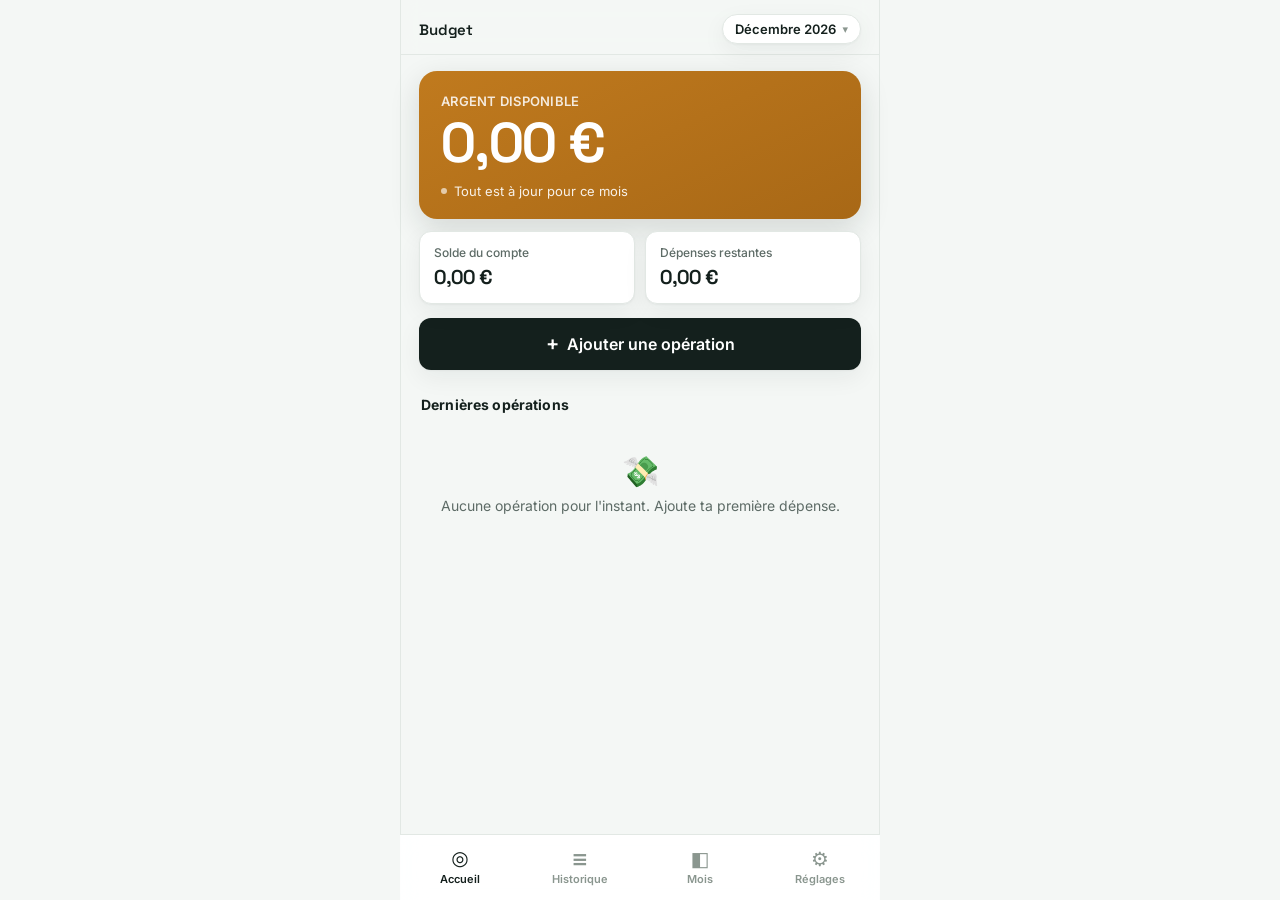
==== index.html @ 451c4ffc "Initial commit — Budget étudiant PWA" ====
<!DOCTYPE html>
<html lang="fr">
<head>
  <meta charset="UTF-8">
  <meta name="viewport" content="width=device-width, initial-scale=1, maximum-scale=1, viewport-fit=cover">
  <meta name="theme-color" content="#0c8f63">
  <title>Budget étudiant</title>
  <meta name="description" content="Sais en un coup d'œil combien tu peux vraiment dépenser aujourd'hui.">
  <link rel="manifest" href="manifest.webmanifest">
  <link rel="apple-touch-icon" href="icons/icon-192.png">
  <meta name="apple-mobile-web-app-capable" content="yes">
  <meta name="apple-mobile-web-app-status-bar-style" content="default">
  <!-- Polices (repli système si hors ligne) -->
  <link rel="preconnect" href="https://fonts.googleapis.com">
  <link rel="preconnect" href="https://fonts.gstatic.com" crossorigin>
  <link href="https://fonts.googleapis.com/css2?family=Inter:wght@400;500;600;700&family=Space+Grotesk:wght@500;600;700&display=swap" rel="stylesheet">
  <link rel="stylesheet" href="styles.css">
</head>
<body>
  <header class="app-header">
    <h1 class="app-title">Budget</h1>
    <button class="month-pill" id="monthPill" aria-label="Changer de mois">
      <span id="monthLabel" class="num">—</span>
      <span class="caret">▾</span>
    </button>
  </header>

  <main>
    <section id="view-home" class="view active"></section>
    <section id="view-history" class="view"></section>
    <section id="view-months" class="view"></section>
    <section id="view-settings" class="view"></section>
  </main>

  <nav class="tabbar">
    <button class="tab active" data-view="home"><span class="ti">◎</span>Accueil</button>
    <button class="tab" data-view="history"><span class="ti">≡</span>Historique</button>
    <button class="tab" data-view="months"><span class="ti">◧</span>Mois</button>
    <button class="tab" data-view="settings"><span class="ti">⚙</span>Réglages</button>
  </nav>

  <div class="modal-backdrop" id="modalBackdrop">
    <div class="modal" id="modalRoot"></div>
  </div>

  <script src="format.js"></script>
  <script src="store.js"></script>
  <script src="app.js"></script>
</body>
</html>
---- styles.css ----
/* ===========================================================
   Budget étudiant — styles
   Thème clair, mobile-first. La carte "Argent disponible"
   change de couleur selon la santé du budget (élément signature).
   =========================================================== */

:root {
  /* Neutres */
  --bg: #f4f7f5;
  --surface: #ffffff;
  --surface-2: #eef2f0;
  --ink: #14201d;
  --muted: #5d6b66;
  --faint: #8a968f;
  --line: #e2e8e4;

  /* États du budget */
  --ok: #0c8f63;
  --ok-2: #0a7a55;
  --tight: #c07a1e;
  --tight-2: #a86816;
  --low: #d43c46;
  --low-2: #b62f39;

  /* Accents fixes */
  --income: #0c8f63;
  --expense: #14201d;

  --radius: 18px;
  --radius-sm: 12px;
  --shadow: 0 1px 2px rgba(20, 32, 29, 0.04), 0 8px 24px rgba(20, 32, 29, 0.06);
  --shadow-hero: 0 10px 30px rgba(20, 32, 29, 0.14);

  --font-display: "Space Grotesk", ui-sans-serif, system-ui, sans-serif;
  --font-body: "Inter", ui-sans-serif, system-ui, -apple-system, sans-serif;

  --nav-h: 66px;
  --max-w: 480px;
}

* { box-sizing: border-box; }

html, body {
  margin: 0;
  padding: 0;
  background: var(--bg);
  color: var(--ink);
  font-family: var(--font-body);
  -webkit-font-smoothing: antialiased;
  text-rendering: optimizeLegibility;
}

body {
  max-width: var(--max-w);
  margin: 0 auto;
  min-height: 100vh;
  position: relative;
  border-left: 1px solid var(--line);
  border-right: 1px solid var(--line);
}

/* Chiffres alignés partout */
.num { font-variant-numeric: tabular-nums; font-feature-settings: "tnum" 1; }

button { font-family: inherit; cursor: pointer; }
input, select { font-family: inherit; }

/* ---------- En-tête ---------- */
.app-header {
  position: sticky;
  top: 0;
  z-index: 20;
  background: color-mix(in srgb, var(--bg) 88%, transparent);
  backdrop-filter: blur(10px);
  -webkit-backdrop-filter: blur(10px);
  padding: 14px 18px 10px;
  display: flex;
  align-items: center;
  justify-content: space-between;
  border-bottom: 1px solid var(--line);
}
.app-title {
  font-family: var(--font-display);
  font-weight: 600;
  font-size: 15px;
  letter-spacing: -0.01em;
  margin: 0;
}
.month-pill {
  display: inline-flex;
  align-items: center;
  gap: 6px;
  background: var(--surface);
  border: 1px solid var(--line);
  border-radius: 999px;
  padding: 6px 12px;
  font-size: 13px;
  font-weight: 600;
  color: var(--ink);
  box-shadow: var(--shadow);
}
.month-pill .caret { color: var(--faint); font-size: 11px; }

/* ---------- Zone de contenu / vues ---------- */
main { padding: 16px 18px calc(var(--nav-h) + 28px); }
.view { display: none; animation: fade 0.18s ease; }
.view.active { display: block; }
@keyframes fade { from { opacity: 0; transform: translateY(4px); } to { opacity: 1; transform: none; } }

/* ---------- Carte héro : argent disponible ---------- */
.hero {
  border-radius: var(--radius);
  padding: 22px 22px 20px;
  color: #fff;
  box-shadow: var(--shadow-hero);
  background: linear-gradient(155deg, var(--ok) 0%, var(--ok-2) 100%);
  transition: background 0.35s ease;
}
.hero.tight { background: linear-gradient(155deg, var(--tight) 0%, var(--tight-2) 100%); }
.hero.low { background: linear-gradient(155deg, var(--low) 0%, var(--low-2) 100%); }

.hero-label {
  font-size: 13px;
  font-weight: 600;
  letter-spacing: 0.02em;
  opacity: 0.85;
  margin: 0 0 6px;
  text-transform: uppercase;
}
.hero-amount {
  font-family: var(--font-display);
  font-weight: 600;
  font-size: clamp(42px, 13vw, 56px);
  line-height: 1;
  letter-spacing: -0.03em;
  margin: 0;
}
.hero-note {
  margin: 12px 0 0;
  font-size: 13px;
  opacity: 0.9;
  display: flex;
  align-items: center;
  gap: 7px;
}
.hero-note .dot { width: 6px; height: 6px; border-radius: 50%; background: currentColor; opacity: 0.7; }

/* ---------- Stats secondaires ---------- */
.substats {
  display: grid;
  grid-template-columns: 1fr 1fr;
  gap: 10px;
  margin-top: 12px;
}
.stat {
  background: var(--surface);
  border: 1px solid var(--line);
  border-radius: var(--radius-sm);
  padding: 13px 14px;
  box-shadow: var(--shadow);
}
.stat .k { font-size: 12px; color: var(--muted); margin: 0 0 4px; font-weight: 500; }
.stat .v { font-family: var(--font-display); font-weight: 600; font-size: 20px; letter-spacing: -0.02em; margin: 0; }
.stat .v.neg { color: var(--low); }

/* ---------- Bouton principal ---------- */
.btn-primary {
  width: 100%;
  margin-top: 14px;
  border: none;
  border-radius: var(--radius-sm);
  background: var(--ink);
  color: #fff;
  font-weight: 600;
  font-size: 16px;
  padding: 16px;
  display: flex;
  align-items: center;
  justify-content: center;
  gap: 8px;
  box-shadow: var(--shadow);
  transition: transform 0.08s ease, opacity 0.15s ease;
}
.btn-primary:active { transform: scale(0.985); }
.btn-primary .plus { font-size: 20px; line-height: 1; margin-top: -2px; }

/* ---------- Sections / titres ---------- */
.section { margin-top: 26px; }
.section-head {
  display: flex;
  align-items: baseline;
  justify-content: space-between;
  margin: 0 2px 10px;
}
.section-title { font-size: 14px; font-weight: 700; letter-spacing: 0.01em; margin: 0; }
.section-action {
  background: none; border: none; color: var(--income);
  font-size: 13px; font-weight: 600; padding: 2px 4px;
}

/* ---------- Listes (récurrents, transactions) ---------- */
.list { display: flex; flex-direction: column; gap: 8px; }
.row {
  background: var(--surface);
  border: 1px solid var(--line);
  border-radius: var(--radius-sm);
  padding: 12px 14px;
  display: flex;
  align-items: center;
  gap: 12px;
  box-shadow: var(--shadow);
}
.row .body { flex: 1; min-width: 0; }
.row .body .t { font-size: 14.5px; font-weight: 600; margin: 0; overflow: hidden; text-overflow: ellipsis; white-space: nowrap; }
.row .body .s { font-size: 12px; color: var(--muted); margin: 2px 0 0; }
.row .amt { font-family: var(--font-display); font-weight: 600; font-size: 15px; letter-spacing: -0.01em; white-space: nowrap; }
.row .amt.income { color: var(--income); }
.row .amt.expense { color: var(--ink); }

/* Puce catégorie / icône */
.chip {
  width: 38px; height: 38px; flex: none;
  border-radius: 11px;
  background: var(--surface-2);
  display: grid; place-items: center;
  font-size: 16px;
}

/* Case à cocher "payé / reçu" */
.check {
  width: 26px; height: 26px; flex: none;
  border-radius: 8px;
  border: 2px solid var(--line);
  background: var(--surface);
  display: grid; place-items: center;
  color: transparent;
  transition: all 0.15s ease;
}
.check.done { background: var(--ok); border-color: var(--ok); color: #fff; }
.row.done .body .t { color: var(--faint); text-decoration: line-through; }

/* ---------- Historique (chronologie) ---------- */
.timeline { display: flex; flex-direction: column; }
.tl-row {
  display: grid;
  grid-template-columns: 46px 1fr auto;
  align-items: center;
  gap: 12px;
  padding: 12px 4px;
  border-bottom: 1px solid var(--line);
}
.tl-row:last-child { border-bottom: none; }
.tl-date { font-size: 12px; color: var(--faint); font-weight: 600; }
.tl-main .t { font-size: 14.5px; font-weight: 600; margin: 0; }
.tl-main .s { font-size: 12px; color: var(--muted); margin: 1px 0 0; }
.tl-right { text-align: right; }
.tl-delta { font-family: var(--font-display); font-weight: 600; font-size: 14px; }
.tl-delta.pos { color: var(--income); }
.tl-delta.neg { color: var(--low); }
.tl-bal { font-size: 12px; color: var(--muted); margin-top: 1px; }
.tl-row.start { opacity: 0.9; }
.tl-row.start .tl-main .t { color: var(--muted); }

/* ---------- Vue Mois ---------- */
.month-card {
  background: var(--surface);
  border: 1px solid var(--line);
  border-radius: var(--radius-sm);
  padding: 14px 16px;
  box-shadow: var(--shadow);
  display: flex; align-items: center; justify-content: space-between;
  gap: 12px;
}
.month-card.current { border-color: var(--ok); box-shadow: 0 0 0 1px var(--ok), var(--shadow); }
.month-card .ml { font-weight: 600; font-size: 15px; margin: 0; }
.month-card .ms { font-size: 12px; color: var(--muted); margin: 3px 0 0; }
.month-card .mv { font-family: var(--font-display); font-weight: 600; font-size: 17px; text-align: right; }
.month-card .mv.neg { color: var(--low); }
.badge-current {
  font-size: 10px; font-weight: 700; text-transform: uppercase; letter-spacing: 0.04em;
  color: var(--ok); background: color-mix(in srgb, var(--ok) 12%, #fff);
  padding: 2px 7px; border-radius: 999px; margin-left: 8px;
}

/* ---------- Boutons secondaires ---------- */
.btn-ghost {
  width: 100%;
  border: 1px dashed var(--line);
  background: var(--surface);
  color: var(--ink);
  border-radius: var(--radius-sm);
  padding: 14px;
  font-weight: 600; font-size: 14px;
  display: flex; align-items: center; justify-content: center; gap: 8px;
}
.btn-danger-ghost {
  border: 1px solid color-mix(in srgb, var(--low) 30%, var(--line));
  color: var(--low);
  background: var(--surface);
  border-radius: var(--radius-sm);
  padding: 13px; font-weight: 600; font-size: 14px; width: 100%;
}
.icon-btn {
  border: none; background: none; color: var(--faint);
  width: 34px; height: 34px; border-radius: 9px;
  display: grid; place-items: center; font-size: 16px;
}
.icon-btn:active { background: var(--surface-2); }

/* ---------- État vide ---------- */
.empty {
  text-align: center;
  padding: 30px 20px;
  color: var(--muted);
}
.empty .em-emoji { font-size: 30px; }
.empty p { margin: 8px 0 0; font-size: 14px; }

/* ---------- Navigation par onglets ---------- */
.tabbar {
  position: fixed;
  bottom: 0; left: 50%; transform: translateX(-50%);
  width: 100%; max-width: var(--max-w);
  height: var(--nav-h);
  background: color-mix(in srgb, var(--surface) 92%, transparent);
  backdrop-filter: blur(12px);
  -webkit-backdrop-filter: blur(12px);
  border-top: 1px solid var(--line);
  display: grid;
  grid-template-columns: repeat(4, 1fr);
  z-index: 30;
  padding-bottom: env(safe-area-inset-bottom);
}
.tab {
  border: none; background: none;
  display: flex; flex-direction: column; align-items: center; justify-content: center;
  gap: 3px;
  color: var(--faint);
  font-size: 11px; font-weight: 600;
  transition: color 0.15s ease;
}
.tab .ti { font-size: 20px; line-height: 1; }
.tab.active { color: var(--ink); }
.tab.active .ti { transform: translateY(-1px); }

/* ---------- Modale ---------- */
.modal-backdrop {
  position: fixed; inset: 0;
  background: rgba(20, 32, 29, 0.42);
  z-index: 50;
  display: none;
  align-items: flex-end;
  justify-content: center;
}
.modal-backdrop.open { display: flex; animation: fade 0.15s ease; }
.modal {
  background: var(--surface);
  width: 100%; max-width: var(--max-w);
  border-radius: 22px 22px 0 0;
  padding: 20px 20px calc(20px + env(safe-area-inset-bottom));
  box-shadow: 0 -8px 40px rgba(20, 32, 29, 0.2);
  animation: slideup 0.22s cubic-bezier(0.2, 0.8, 0.2, 1);
  max-height: 90vh; overflow-y: auto;
}
@keyframes slideup { from { transform: translateY(100%); } to { transform: none; } }
.modal-head { display: flex; align-items: center; justify-content: space-between; margin-bottom: 16px; }
.modal-title { font-family: var(--font-display); font-weight: 600; font-size: 18px; margin: 0; }
.modal-close { border: none; background: var(--surface-2); border-radius: 50%; width: 32px; height: 32px; font-size: 16px; color: var(--muted); }

/* Segmented (Dépense / Revenu) */
.segment { display: grid; grid-template-columns: 1fr 1fr; gap: 6px; background: var(--surface-2); padding: 4px; border-radius: 12px; margin-bottom: 14px; }
.segment button {
  border: none; background: none; padding: 10px; border-radius: 9px;
  font-weight: 600; font-size: 14px; color: var(--muted);
  transition: all 0.15s ease;
}
.segment button.active { background: var(--surface); color: var(--ink); box-shadow: var(--shadow); }
.segment button.active[data-type="income"] { color: var(--income); }

/* Champs */
.field { margin-bottom: 13px; }
.field label { display: block; font-size: 12.5px; font-weight: 600; color: var(--muted); margin-bottom: 6px; }
.field input, .field select {
  width: 100%;
  border: 1px solid var(--line);
  background: var(--surface);
  border-radius: 11px;
  padding: 13px 14px;
  font-size: 16px; /* >=16px pour éviter le zoom iOS */
  color: var(--ink);
  outline: none;
  transition: border-color 0.15s ease, box-shadow 0.15s ease;
}
.field input:focus, .field select:focus {
  border-color: var(--ok);
  box-shadow: 0 0 0 3px color-mix(in srgb, var(--ok) 15%, transparent);
}
.field.amount input { font-family: var(--font-display); font-size: 26px; font-weight: 600; letter-spacing: -0.02em; }
.field-row { display: grid; grid-template-columns: 1fr 1fr; gap: 10px; }

.modal-actions { margin-top: 6px; display: flex; gap: 10px; }
.modal-actions .btn-primary { margin-top: 0; }
.btn-delete { border: none; background: color-mix(in srgb, var(--low) 10%, #fff); color: var(--low); border-radius: var(--radius-sm); padding: 16px 18px; font-weight: 600; font-size: 15px; }

/* Accessibilité : focus visible clavier */
:focus-visible { outline: 2px solid var(--ok); outline-offset: 2px; }

@media (prefers-reduced-motion: reduce) {
  *, *::before, *::after { animation-duration: 0.001ms !important; transition-duration: 0.001ms !important; }
}
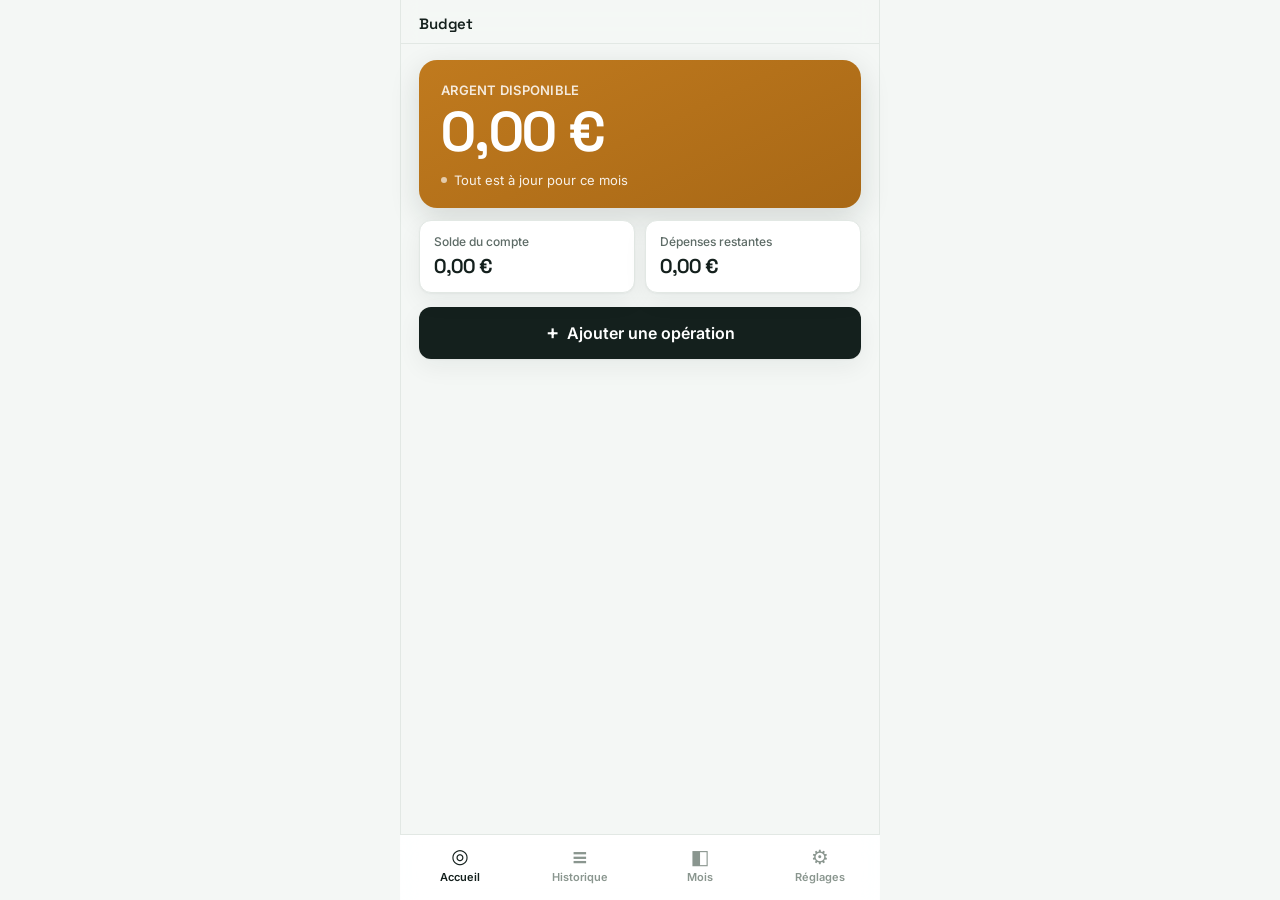
==== commit 10bfc019: "UX : supprime le sélecteur de mois en header, fixes vue Mois et bandeau - Supprime la pastille mois " ====
--- a/index.html
+++ b/index.html
@@ -19,10 +19,6 @@
 <body>
   <header class="app-header">
     <h1 class="app-title">Budget</h1>
-    <button class="month-pill" id="monthPill" aria-label="Changer de mois">
-      <span id="monthLabel" class="num">—</span>
-      <span class="caret">▾</span>
-    </button>
   </header>
 
   <main>
--- a/styles.css
+++ b/styles.css
@@ -102,7 +102,7 @@
 .month-pill .caret { color: var(--faint); font-size: 11px; }
 
 /* ---------- Zone de contenu / vues ---------- */
-main { padding: 16px 18px calc(var(--nav-h) + 28px); }
+main { padding: 16px 18px calc(var(--nav-h) + env(safe-area-inset-bottom) + 28px); }
 .view { display: none; animation: fade 0.18s ease; }
 .view.active { display: block; }
 @keyframes fade { from { opacity: 0; transform: translateY(4px); } to { opacity: 1; transform: none; } }
@@ -321,7 +321,7 @@
   position: fixed;
   bottom: 0; left: 50%; transform: translateX(-50%);
   width: 100%; max-width: var(--max-w);
-  height: var(--nav-h);
+  height: calc(var(--nav-h) + env(safe-area-inset-bottom));
   background: color-mix(in srgb, var(--surface) 92%, transparent);
   backdrop-filter: blur(12px);
   -webkit-backdrop-filter: blur(12px);
@@ -333,8 +333,9 @@
 }
 .tab {
   border: none; background: none;
-  display: flex; flex-direction: column; align-items: center; justify-content: center;
+  display: flex; flex-direction: column; align-items: center; justify-content: flex-start;
   gap: 3px;
+  padding-top: 12px;
   color: var(--faint);
   font-size: 11px; font-weight: 600;
   transition: color 0.15s ease;
@@ -408,3 +409,93 @@
 @media (prefers-reduced-motion: reduce) {
   *, *::before, *::after { animation-duration: 0.001ms !important; transition-duration: 0.001ms !important; }
 }
+
+/* ── Bandeau mois consulté ── */
+.month-banner {
+  display: flex;
+  align-items: center;
+  justify-content: space-between;
+  background: color-mix(in srgb, var(--ok) 8%, var(--surface));
+  border: 1px solid color-mix(in srgb, var(--ok) 22%, transparent);
+  border-radius: var(--radius-sm);
+  padding: 10px 14px;
+  font-size: 13px;
+  gap: 10px;
+  margin-top: 12px;
+  margin-bottom: 4px;
+}
+.banner-btn {
+  border: none;
+  background: var(--ok);
+  color: #fff;
+  border-radius: 8px;
+  padding: 6px 11px;
+  font-size: 12px;
+  font-weight: 600;
+  white-space: nowrap;
+  flex-shrink: 0;
+}
+.badge-today {
+  display: inline-block;
+  margin-left: 6px;
+  font-size: 10px;
+  font-weight: 700;
+  background: color-mix(in srgb, var(--ok) 15%, transparent);
+  color: var(--ok);
+  border-radius: 6px;
+  padding: 2px 6px;
+  vertical-align: middle;
+}
+
+/* ── Résumé par catégorie ── */
+.cat-grid {
+  display: grid;
+  grid-template-columns: 1fr 1fr;
+  gap: 10px;
+  padding: 4px 0 2px;
+}
+.cat-card {
+  background: var(--surface);
+  border-radius: var(--radius-sm);
+  padding: 12px 14px;
+  box-shadow: var(--shadow);
+}
+.cat-top {
+  display: flex;
+  align-items: center;
+  gap: 6px;
+  margin-bottom: 4px;
+}
+.cat-emoji { font-size: 16px; line-height: 1; }
+.cat-name {
+  flex: 1;
+  font-size: 12px;
+  font-weight: 600;
+  color: var(--muted);
+  white-space: nowrap;
+  overflow: hidden;
+  text-overflow: ellipsis;
+}
+.cat-pct {
+  font-size: 11px;
+  font-weight: 700;
+  color: var(--muted);
+}
+.cat-amt {
+  font-size: 15px;
+  font-weight: 700;
+  color: var(--low);
+  margin-bottom: 6px;
+}
+.cat-bar {
+  height: 4px;
+  background: var(--line);
+  border-radius: 2px;
+  overflow: hidden;
+}
+.cat-bar-fill {
+  height: 100%;
+  background: var(--ok);
+  border-radius: 2px;
+  transition: width 0.3s ease;
+}
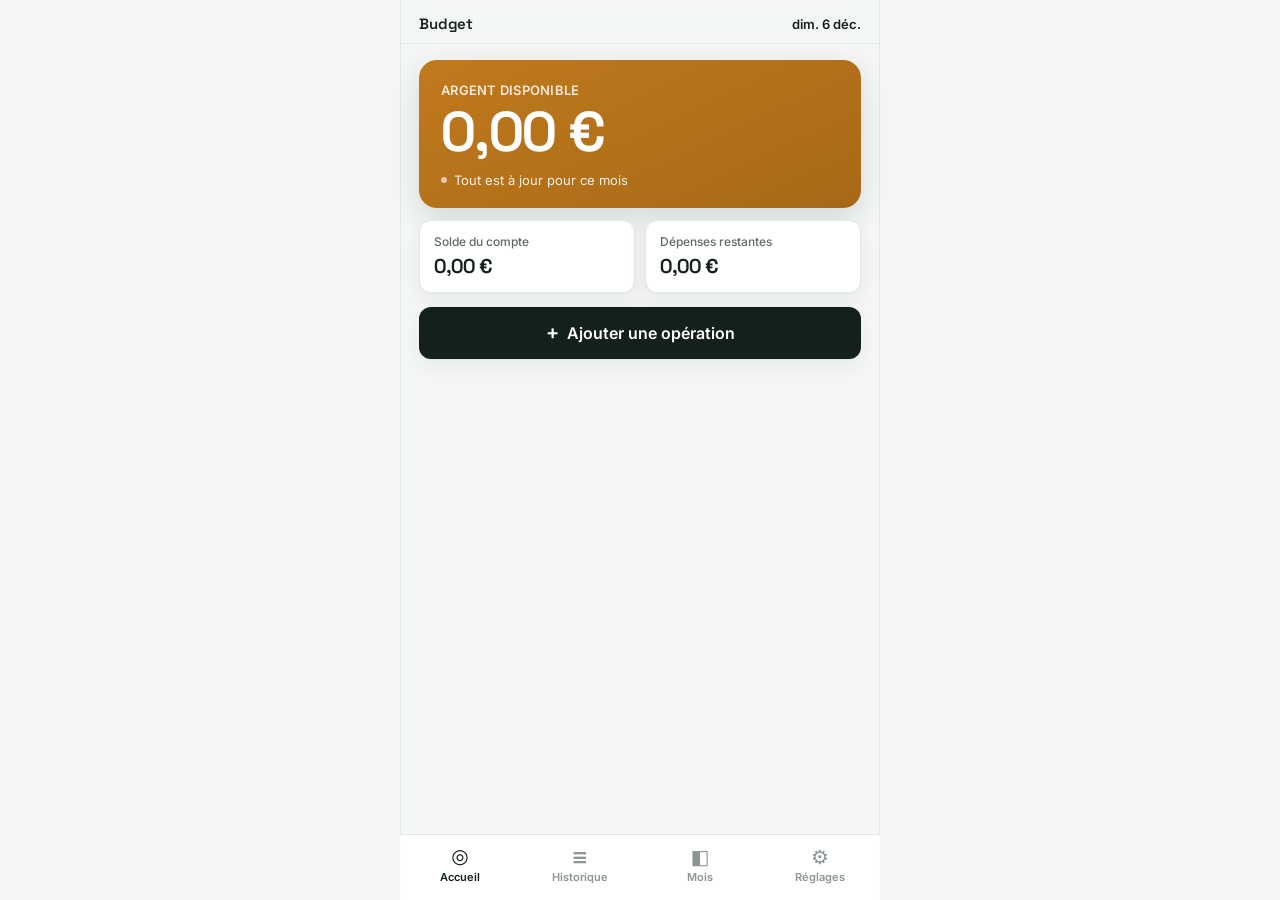
==== commit ae634a7e: "Header : date du jour + contexte du mois consulté - Droite du header : date courte (ex: lun. 14 juil" ====
--- a/index.html
+++ b/index.html
@@ -19,6 +19,10 @@
 <body>
   <header class="app-header">
     <h1 class="app-title">Budget</h1>
+    <div class="header-right">
+      <span class="header-date" id="headerDate"></span>
+      <span class="header-ctx" id="headerCtx"></span>
+    </div>
   </header>
 
   <main>
@@ -39,6 +43,14 @@
     <div class="modal" id="modalRoot"></div>
   </div>
 
+  <script>
+    window.addEventListener("error", function(e) {
+      var d = document.createElement("div");
+      d.style = "position:fixed;top:60px;left:0;right:0;background:#c00;color:#fff;padding:12px;z-index:9999;font-size:13px;word-break:break-all";
+      d.textContent = "ERREUR: " + e.message + " (" + (e.filename||"").split("/").pop() + ":" + e.lineno + ")";
+      document.body.appendChild(d);
+    });
+  </script>
   <script src="format.js"></script>
   <script src="store.js"></script>
   <script src="app.js"></script>
--- a/styles.css
+++ b/styles.css
@@ -86,6 +86,23 @@
   letter-spacing: -0.01em;
   margin: 0;
 }
+.header-right {
+  display: flex;
+  flex-direction: column;
+  align-items: flex-end;
+  gap: 1px;
+}
+.header-date {
+  font-size: 13px;
+  font-weight: 600;
+  color: var(--ink);
+}
+.header-ctx {
+  font-size: 11px;
+  color: var(--ok);
+  font-weight: 600;
+}
+
 .month-pill {
   display: inline-flex;
   align-items: center;
@@ -260,6 +277,16 @@
 .tl-bal { font-size: 12px; color: var(--muted); margin-top: 1px; }
 .tl-row.start { opacity: 0.9; }
 .tl-row.start .tl-main .t { color: var(--muted); }
+.tl-month-sep {
+  font-family: var(--font-display);
+  font-size: 11px;
+  font-weight: 700;
+  color: var(--muted);
+  text-transform: uppercase;
+  letter-spacing: 0.06em;
+  padding: 14px 4px 6px;
+  border-bottom: 1px solid var(--line);
+}
 
 /* ---------- Vue Mois ---------- */
 .month-card {
@@ -410,6 +437,17 @@
   *, *::before, *::after { animation-duration: 0.001ms !important; transition-duration: 0.001ms !important; }
 }
 
+/* ── Carte total depuis le début ── */
+.total-card { margin-top: 14px; margin-bottom: 6px; }
+.total-grid {
+  display: grid;
+  grid-template-columns: 1fr 1fr 1fr;
+  gap: 6px;
+  margin-top: 10px;
+}
+.total-grid .ms { font-size: 10px; margin-bottom: 2px; }
+.total-grid .mv { font-size: 14px; }
+
 /* ── Bandeau mois consulté ── */
 .month-banner {
   display: flex;
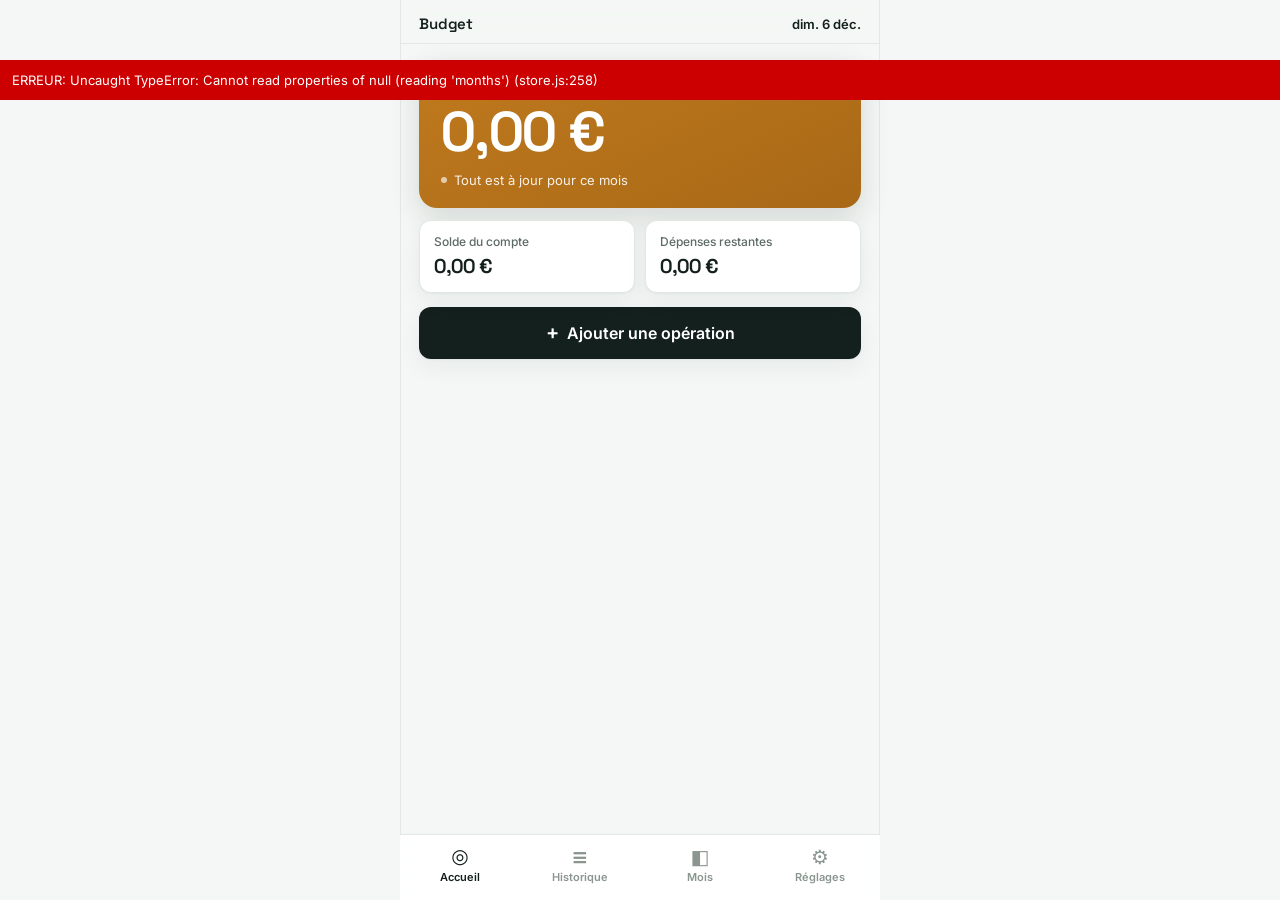
==== commit 1e706743: "UI cleanup : header ctx, bouton historique, titre Tes mois - Header : supprime le sous-titre (mois c" ====
--- a/index.html
+++ b/index.html
@@ -21,7 +21,6 @@
     <h1 class="app-title">Budget</h1>
     <div class="header-right">
       <span class="header-date" id="headerDate"></span>
-      <span class="header-ctx" id="headerCtx"></span>
     </div>
   </header>
 
--- a/styles.css
+++ b/styles.css
@@ -438,7 +438,7 @@
 }
 
 /* ── Carte total depuis le début ── */
-.total-card { margin-top: 14px; margin-bottom: 6px; }
+.total-card { margin-top: 14px; margin-bottom: 0; }
 .total-grid {
   display: grid;
   grid-template-columns: 1fr 1fr 1fr;
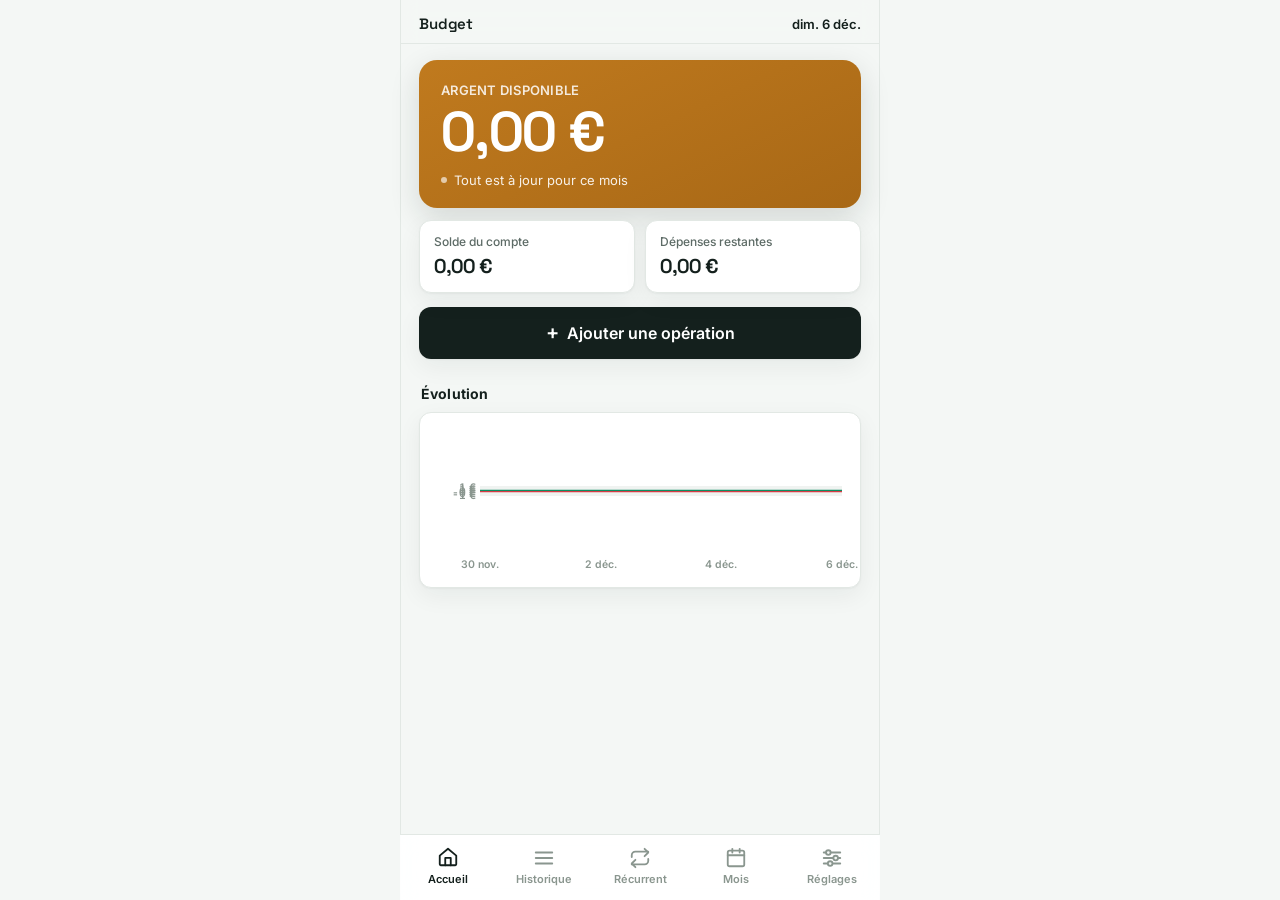
==== commit 5ca35501: "Nouvel onglet Récurrent, dates réelles pour les récurrents, drill-down catégorie sans logo répété - " ====
--- a/index.html
+++ b/index.html
@@ -27,15 +27,53 @@
   <main>
     <section id="view-home" class="view active"></section>
     <section id="view-history" class="view"></section>
+    <section id="view-recurring" class="view"></section>
     <section id="view-months" class="view"></section>
     <section id="view-settings" class="view"></section>
   </main>
 
   <nav class="tabbar">
-    <button class="tab active" data-view="home"><span class="ti">◎</span>Accueil</button>
-    <button class="tab" data-view="history"><span class="ti">≡</span>Historique</button>
-    <button class="tab" data-view="months"><span class="ti">◧</span>Mois</button>
-    <button class="tab" data-view="settings"><span class="ti">⚙</span>Réglages</button>
+    <button class="tab active" data-view="home">
+      <svg class="ti" viewBox="0 0 24 24" fill="none" stroke="currentColor" stroke-width="2" stroke-linecap="round" stroke-linejoin="round">
+        <path d="M3 10.5L12 3l9 7.5V20a1 1 0 01-1 1H4a1 1 0 01-1-1v-9.5z"/>
+        <path d="M9 21V13h6v8"/>
+      </svg>
+      Accueil
+    </button>
+    <button class="tab" data-view="history">
+      <svg class="ti" viewBox="0 0 24 24" fill="none" stroke="currentColor" stroke-width="2" stroke-linecap="round">
+        <line x1="3" y1="6" x2="21" y2="6"/>
+        <line x1="3" y1="12" x2="21" y2="12"/>
+        <line x1="3" y1="18" x2="21" y2="18"/>
+      </svg>
+      Historique
+    </button>
+    <button class="tab" data-view="recurring">
+      <svg class="ti" viewBox="0 0 24 24" fill="none" stroke="currentColor" stroke-width="2" stroke-linecap="round" stroke-linejoin="round">
+        <path d="M17 2l4 4-4 4"/>
+        <path d="M3 11V9a4 4 0 0 1 4-4h14"/>
+        <path d="M7 22l-4-4 4-4"/>
+        <path d="M21 13v2a4 4 0 0 1-4 4H3"/>
+      </svg>
+      Récurrent
+    </button>
+    <button class="tab" data-view="months">
+      <svg class="ti" viewBox="0 0 24 24" fill="none" stroke="currentColor" stroke-width="2" stroke-linecap="round" stroke-linejoin="round">
+        <rect x="3" y="4" width="18" height="17" rx="2"/>
+        <line x1="3" y1="9" x2="21" y2="9"/>
+        <line x1="8" y1="2" x2="8" y2="6"/>
+        <line x1="16" y1="2" x2="16" y2="6"/>
+      </svg>
+      Mois
+    </button>
+    <button class="tab" data-view="settings">
+      <svg class="ti" viewBox="0 0 24 24" fill="none" stroke="currentColor" stroke-width="2" stroke-linecap="round">
+        <line x1="3" y1="6" x2="21" y2="6"/><circle cx="8" cy="6" r="2.5" fill="var(--bg)" stroke="currentColor" stroke-width="2"/>
+        <line x1="3" y1="12" x2="21" y2="12"/><circle cx="16" cy="12" r="2.5" fill="var(--bg)" stroke="currentColor" stroke-width="2"/>
+        <line x1="3" y1="18" x2="21" y2="18"/><circle cx="10" cy="18" r="2.5" fill="var(--bg)" stroke="currentColor" stroke-width="2"/>
+      </svg>
+      Réglages
+    </button>
   </nav>
 
   <div class="modal-backdrop" id="modalBackdrop">
--- a/styles.css
+++ b/styles.css
@@ -354,7 +354,7 @@
   -webkit-backdrop-filter: blur(12px);
   border-top: 1px solid var(--line);
   display: grid;
-  grid-template-columns: repeat(4, 1fr);
+  grid-template-columns: repeat(5, 1fr);
   z-index: 30;
   padding-bottom: env(safe-area-inset-bottom);
 }
@@ -367,7 +367,7 @@
   font-size: 11px; font-weight: 600;
   transition: color 0.15s ease;
 }
-.tab .ti { font-size: 20px; line-height: 1; }
+.tab .ti { width: 22px; height: 22px; display: block; flex-shrink: 0; }
 .tab.active { color: var(--ink); }
 .tab.active .ti { transform: translateY(-1px); }
 
@@ -388,7 +388,7 @@
   padding: 20px 20px calc(20px + env(safe-area-inset-bottom));
   box-shadow: 0 -8px 40px rgba(20, 32, 29, 0.2);
   animation: slideup 0.22s cubic-bezier(0.2, 0.8, 0.2, 1);
-  max-height: 90vh; overflow-y: auto;
+  max-height: 90vh; overflow-y: auto; overflow-x: hidden;
 }
 @keyframes slideup { from { transform: translateY(100%); } to { transform: none; } }
 .modal-head { display: flex; align-items: center; justify-content: space-between; margin-bottom: 16px; }
@@ -406,10 +406,13 @@
 .segment button.active[data-type="income"] { color: var(--income); }
 
 /* Champs */
-.field { margin-bottom: 13px; }
+.field { margin-bottom: 13px; overflow: hidden; }
 .field label { display: block; font-size: 12.5px; font-weight: 600; color: var(--muted); margin-bottom: 6px; }
 .field input, .field select {
   width: 100%;
+  max-width: 100%;
+  min-width: 0;
+  display: block;
   border: 1px solid var(--line);
   background: var(--surface);
   border-radius: 11px;
@@ -418,13 +421,26 @@
   color: var(--ink);
   outline: none;
   transition: border-color 0.15s ease, box-shadow 0.15s ease;
+  box-sizing: border-box;
+  -webkit-appearance: none;
+  appearance: none;
+}
+.field input[type="date"] {
+  -webkit-appearance: none;
+  appearance: none;
+}
+.field input[type="date"]::-webkit-calendar-picker-indicator {
+  display: none;
+  -webkit-appearance: none;
 }
 .field input:focus, .field select:focus {
   border-color: var(--ok);
   box-shadow: 0 0 0 3px color-mix(in srgb, var(--ok) 15%, transparent);
 }
 .field.amount input { font-family: var(--font-display); font-size: 26px; font-weight: 600; letter-spacing: -0.02em; }
-.field-row { display: grid; grid-template-columns: 1fr 1fr; gap: 10px; }
+.field-row { display: flex; flex-direction: row; gap: 0; }
+.field-row .field { flex: 1 1 0; min-width: 0; }
+.field-row .field:not(:last-child) { margin-right: 14px; }
 
 .modal-actions { margin-top: 6px; display: flex; gap: 10px; }
 .modal-actions .btn-primary { margin-top: 0; }
@@ -537,3 +553,70 @@
   border-radius: 2px;
   transition: width 0.3s ease;
 }
+
+/* ── Graphe d'évolution (jour par jour) ── */
+.daily-chart-card {
+  background: var(--surface);
+  border: 1px solid var(--line);
+  border-radius: var(--radius-sm);
+  box-shadow: var(--shadow);
+  padding: 14px;
+}
+.daily-chart-box {
+  position: relative;
+  height: 120px;
+  margin: 4px 4px 22px 46px;
+}
+.daily-chart-svg { display: block; width: 100%; height: 100%; overflow: visible; }
+.daily-grid { stroke: var(--line); stroke-width: 1; }
+.daily-line {
+  fill: none;
+  stroke-width: 2.5px;
+  stroke-linecap: round;
+  stroke-linejoin: round;
+  vector-effect: non-scaling-stroke;
+}
+.daily-line.pos { stroke: var(--ok); }
+.daily-line.neg { stroke: var(--low); }
+.daily-y-tick {
+  position: absolute;
+  left: -46px;
+  width: 42px;
+  text-align: right;
+  transform: translateY(-50%);
+  font-size: 10.5px;
+  font-weight: 600;
+  color: var(--faint);
+  font-variant-numeric: tabular-nums;
+}
+.daily-x-tick {
+  position: absolute;
+  bottom: -20px;
+  transform: translateX(-50%);
+  font-size: 10.5px;
+  font-weight: 600;
+  color: var(--faint);
+  white-space: nowrap;
+}
+
+/* ── Lien dans les Réglages (ex : instructions token GitHub) ── */
+.settings-link { color: var(--ok); font-weight: 600; }
+
+/* ── Navigation Réglages (écran racine → sous-écrans) ── */
+.chevron { color: var(--faint); font-size: 20px; flex: none; }
+.settings-subhead {
+  display: flex;
+  align-items: center;
+  gap: 10px;
+  margin: 4px 2px 14px;
+}
+.settings-subhead .section-title { flex: 1; margin: 0; }
+.settings-back {
+  background: none;
+  border: none;
+  color: var(--ok);
+  font-weight: 600;
+  font-size: 14px;
+  padding: 4px 2px;
+  white-space: nowrap;
+}
